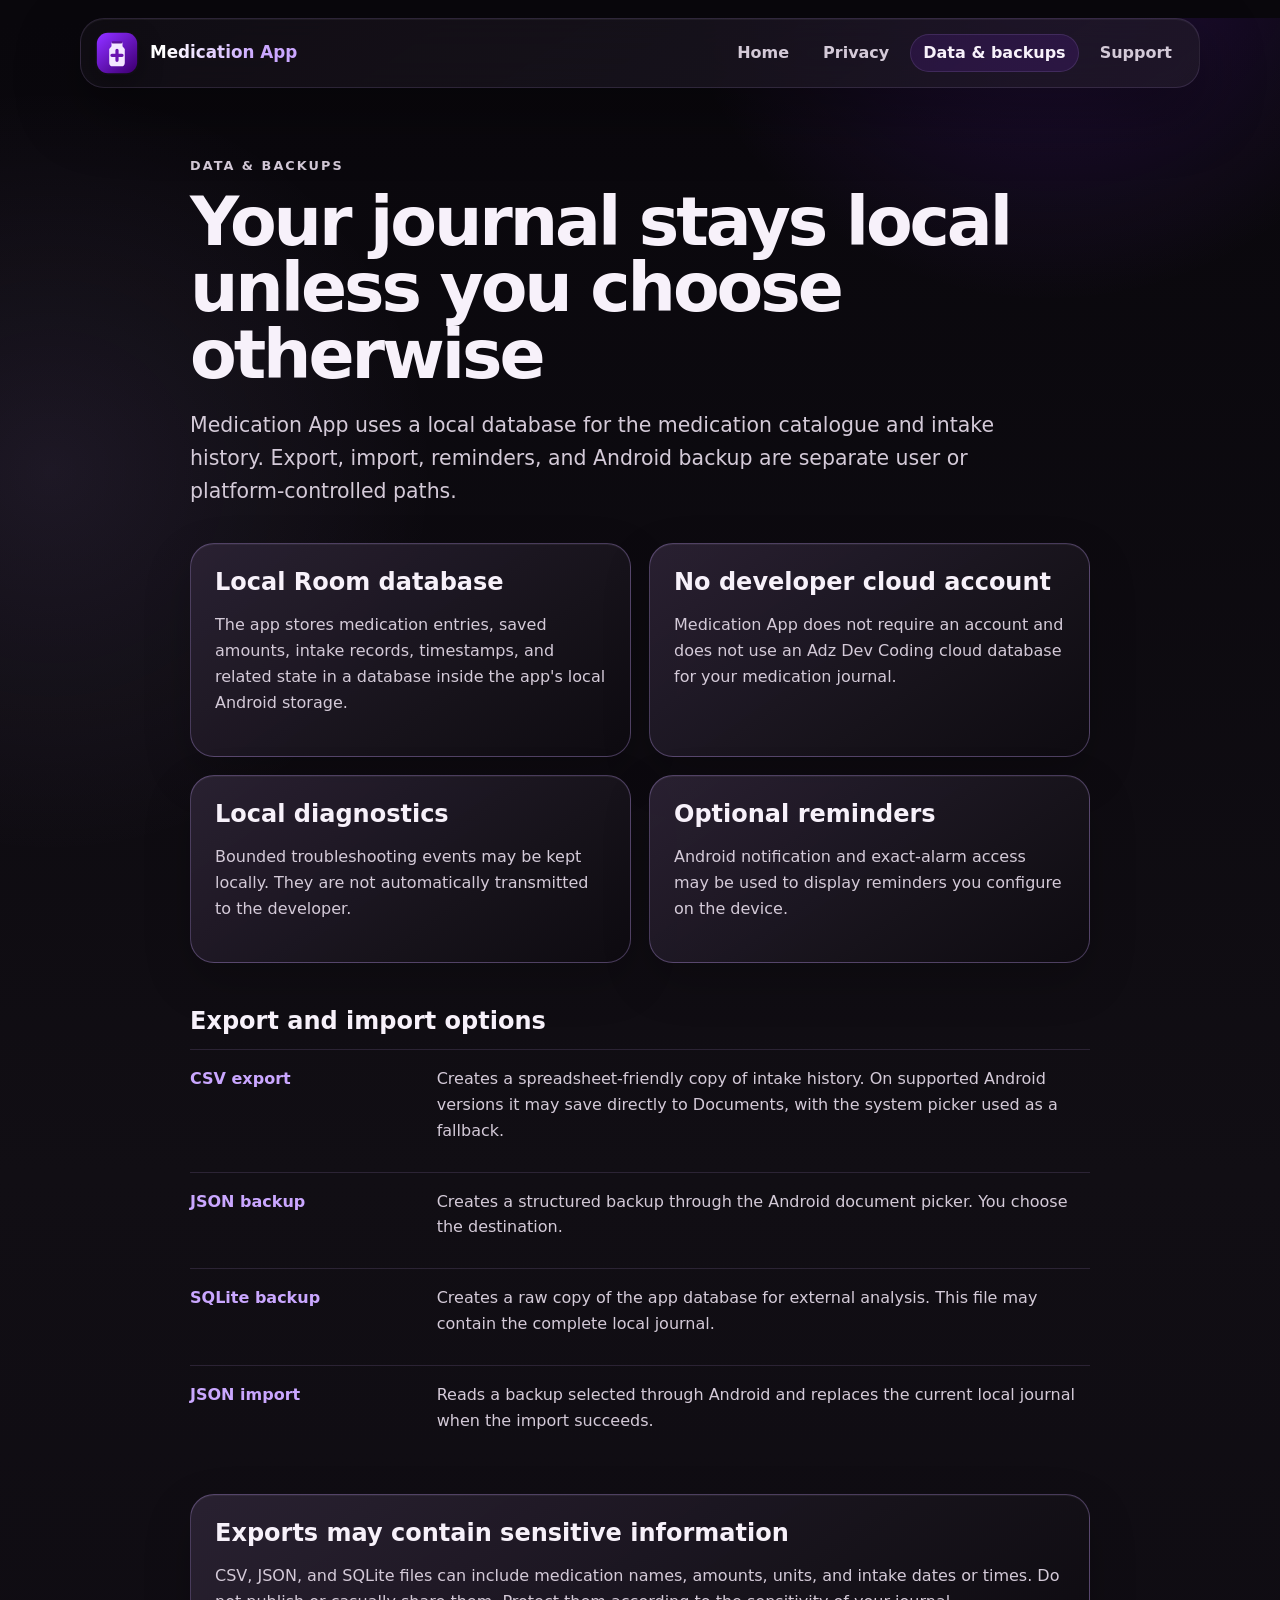
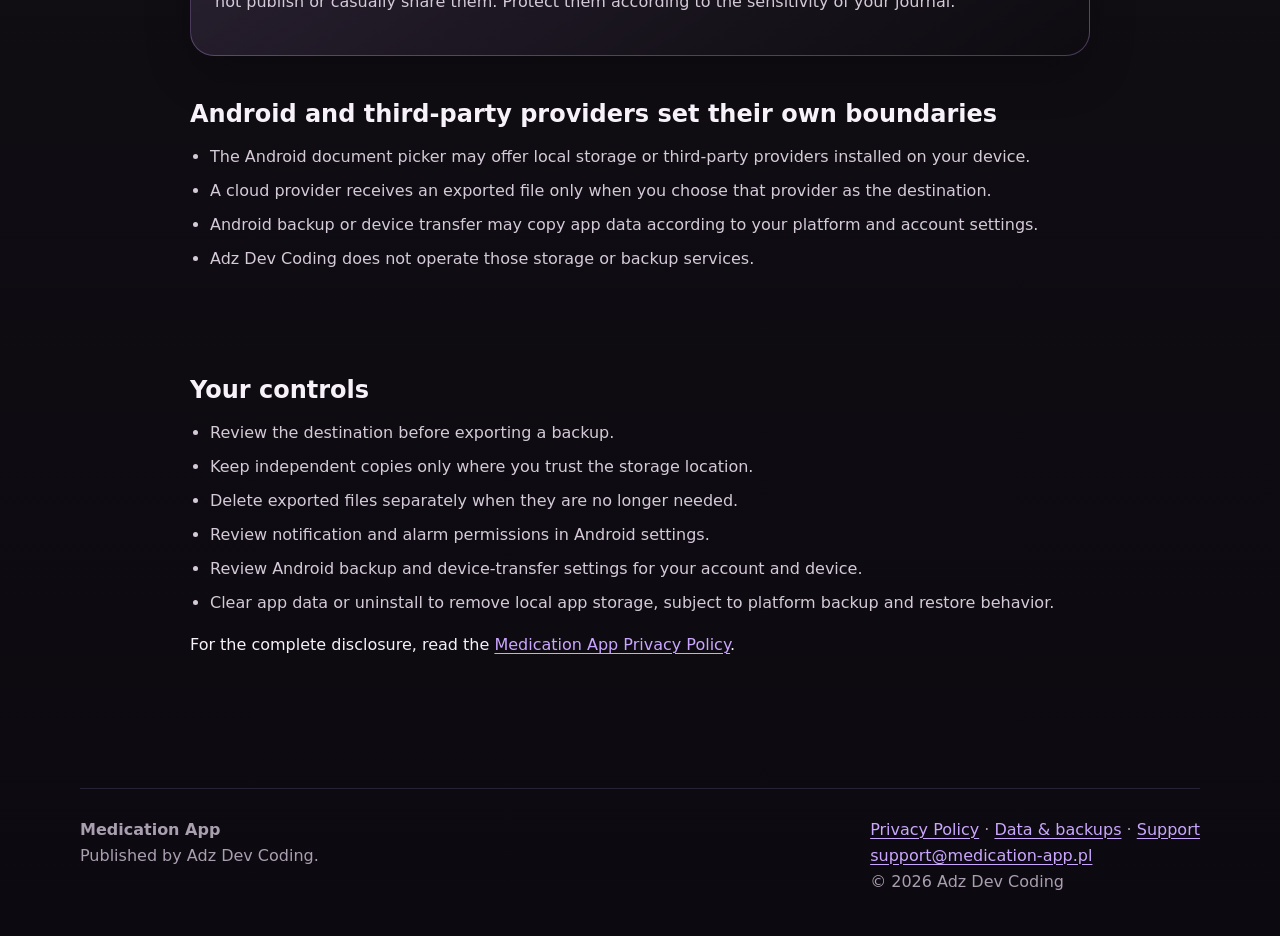
==== data-and-backups/index.html @ f0341d2b "feat: add data and backups page" ====
<!doctype html>
<html lang="en">
<head>
  <meta charset="utf-8">
  <meta name="viewport" content="width=device-width, initial-scale=1">
  <title>Medication App Data &amp; Backups · Adz Dev Coding</title>
  <meta name="description" content="How Medication App stores local journal data and handles CSV, JSON, SQLite, reminders, and Android backup.">
  <meta name="theme-color" content="#110e14">
  <meta property="og:title" content="Medication App Data &amp; Backups">
  <meta property="og:description" content="A clear explanation of local journal storage, exports, imports, reminders, and Android backup behavior.">
  <meta property="og:type" content="article">
  <meta property="og:url" content="https://medication-app.pl/data-and-backups/">
  <link rel="canonical" href="https://medication-app.pl/data-and-backups/">
  <link rel="icon" href="../assets/medication-mark.svg" type="image/svg+xml">
  <link rel="stylesheet" href="../styles.css">
</head>
<body>
  <a class="skip-link" href="#main">Skip to content</a>
  <div class="site-shell">
    <header class="site-header">
      <a class="brand" href="../" aria-label="Medication App home">
        <img src="../assets/medication-mark.svg" alt="" width="44" height="44">
        <span>Medication App</span>
      </a>
      <nav class="nav" aria-label="Main navigation">
        <a href="../">Home</a>
        <a href="../privacy/">Privacy</a>
        <a aria-current="page" href="../data-and-backups/">Data &amp; backups</a>
        <a href="../support/">Support</a>
      </nav>
    </header>

    <main id="main" class="page">
      <p class="eyebrow">Data &amp; backups</p>
      <h1>Your journal stays local unless you choose otherwise</h1>
      <p class="lead">Medication App uses a local database for the medication catalogue and intake history. Export, import, reminders, and Android backup are separate user or platform-controlled paths.</p>

      <div class="card-grid compact-grid">
        <article class="card">
          <h2>Local Room database</h2>
          <p>The app stores medication entries, saved amounts, intake records, timestamps, and related state in a database inside the app's local Android storage.</p>
        </article>
        <article class="card">
          <h2>No developer cloud account</h2>
          <p>Medication App does not require an account and does not use an Adz Dev Coding cloud database for your medication journal.</p>
        </article>
        <article class="card">
          <h2>Local diagnostics</h2>
          <p>Bounded troubleshooting events may be kept locally. They are not automatically transmitted to the developer.</p>
        </article>
        <article class="card">
          <h2>Optional reminders</h2>
          <p>Android notification and exact-alarm access may be used to display reminders you configure on the device.</p>
        </article>
      </div>

      <section class="section">
        <h2>Export and import options</h2>
        <dl class="details-list">
          <div><dt>CSV export</dt><dd>Creates a spreadsheet-friendly copy of intake history. On supported Android versions it may save directly to Documents, with the system picker used as a fallback.</dd></div>
          <div><dt>JSON backup</dt><dd>Creates a structured backup through the Android document picker. You choose the destination.</dd></div>
          <div><dt>SQLite backup</dt><dd>Creates a raw copy of the app database for external analysis. This file may contain the complete local journal.</dd></div>
          <div><dt>JSON import</dt><dd>Reads a backup selected through Android and replaces the current local journal when the import succeeds.</dd></div>
        </dl>
      </section>

      <section class="notice">
        <h2>Exports may contain sensitive information</h2>
        <p>CSV, JSON, and SQLite files can include medication names, amounts, units, and intake dates or times. Do not publish or casually share them. Protect them according to the sensitivity of your journal.</p>
      </section>

      <section class="section">
        <h2>Android and third-party providers set their own boundaries</h2>
        <ul class="plain-list">
          <li>The Android document picker may offer local storage or third-party providers installed on your device.</li>
          <li>A cloud provider receives an exported file only when you choose that provider as the destination.</li>
          <li>Android backup or device transfer may copy app data according to your platform and account settings.</li>
          <li>Adz Dev Coding does not operate those storage or backup services.</li>
        </ul>
      </section>

      <section class="section">
        <h2>Your controls</h2>
        <ul class="plain-list">
          <li>Review the destination before exporting a backup.</li>
          <li>Keep independent copies only where you trust the storage location.</li>
          <li>Delete exported files separately when they are no longer needed.</li>
          <li>Review notification and alarm permissions in Android settings.</li>
          <li>Review Android backup and device-transfer settings for your account and device.</li>
          <li>Clear app data or uninstall to remove local app storage, subject to platform backup and restore behavior.</li>
        </ul>
        <p>For the complete disclosure, read the <a href="../privacy/">Medication App Privacy Policy</a>.</p>
      </section>
    </main>

    <footer class="footer">
      <div><strong>Medication App</strong><br>Published by Adz Dev Coding.</div>
      <div>
        <a href="../privacy/">Privacy Policy</a> ·
        <a href="../data-and-backups/">Data &amp; backups</a> ·
        <a href="../support/">Support</a><br>
        <a href="mailto:support@medication-app.pl">support@medication-app.pl</a><br>
        © 2026 Adz Dev Coding
      </div>
    </footer>
  </div>
</body>
</html>
---- styles.css ----
@import url("base.css");
@import url("components.css");
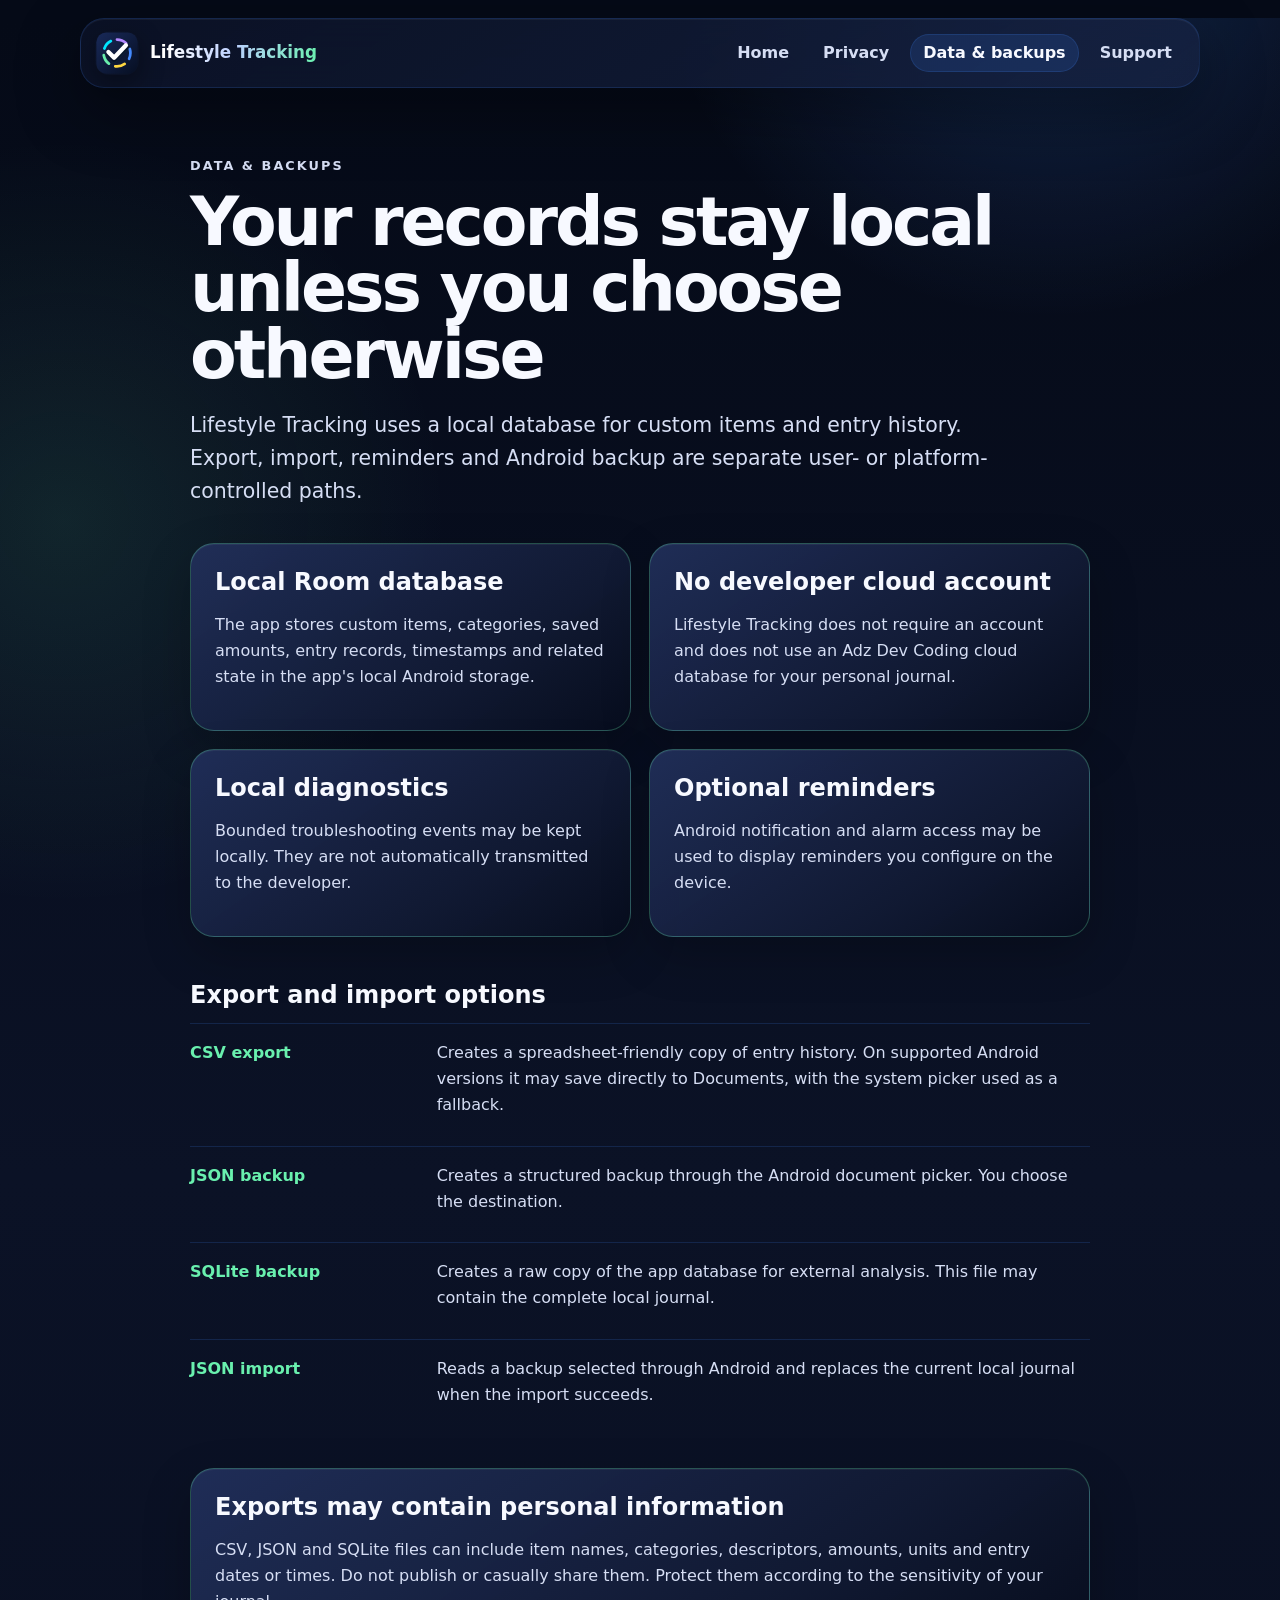
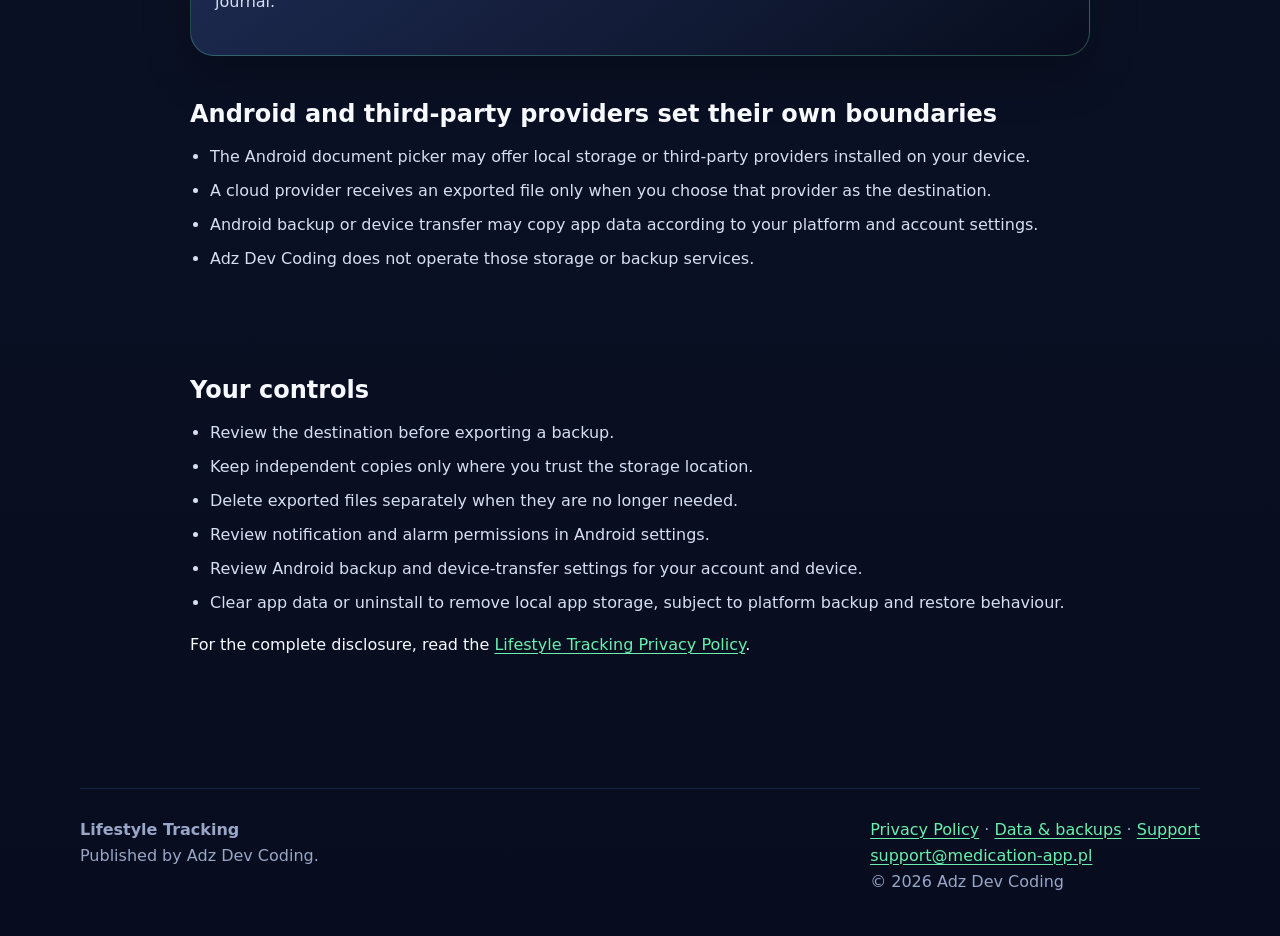
==== commit 7faee377: "docs: update data page for Lifestyle Tracking" ====
--- a/data-and-backups/index.html
+++ b/data-and-backups/index.html
@@ -3,24 +3,24 @@
 <head>
   <meta charset="utf-8">
   <meta name="viewport" content="width=device-width, initial-scale=1">
-  <title>Medication App Data &amp; Backups · Adz Dev Coding</title>
-  <meta name="description" content="How Medication App stores local journal data and handles CSV, JSON, SQLite, reminders, and Android backup.">
-  <meta name="theme-color" content="#110e14">
-  <meta property="og:title" content="Medication App Data &amp; Backups">
-  <meta property="og:description" content="A clear explanation of local journal storage, exports, imports, reminders, and Android backup behavior.">
+  <title>Lifestyle Tracking Data &amp; Backups · Adz Dev Coding</title>
+  <meta name="description" content="How Lifestyle Tracking stores local records and handles CSV, JSON, SQLite, reminders and Android backup.">
+  <meta name="theme-color" content="#0b1226">
+  <meta property="og:title" content="Lifestyle Tracking Data &amp; Backups">
+  <meta property="og:description" content="A clear explanation of local storage, exports, imports, reminders and Android backup behaviour.">
   <meta property="og:type" content="article">
   <meta property="og:url" content="https://medication-app.pl/data-and-backups/">
   <link rel="canonical" href="https://medication-app.pl/data-and-backups/">
-  <link rel="icon" href="../assets/medication-mark.svg" type="image/svg+xml">
+  <link rel="icon" href="../assets/lifestyle-tracking-logo.svg" type="image/svg+xml">
   <link rel="stylesheet" href="../styles.css">
 </head>
 <body>
   <a class="skip-link" href="#main">Skip to content</a>
   <div class="site-shell">
     <header class="site-header">
-      <a class="brand" href="../" aria-label="Medication App home">
-        <img src="../assets/medication-mark.svg" alt="" width="44" height="44">
-        <span>Medication App</span>
+      <a class="brand" href="../" aria-label="Lifestyle Tracking home">
+        <img src="../assets/lifestyle-tracking-logo.svg" alt="" width="44" height="44">
+        <span>Lifestyle Tracking</span>
       </a>
       <nav class="nav" aria-label="Main navigation">
         <a href="../">Home</a>
@@ -32,17 +32,17 @@
 
     <main id="main" class="page">
       <p class="eyebrow">Data &amp; backups</p>
-      <h1>Your journal stays local unless you choose otherwise</h1>
-      <p class="lead">Medication App uses a local database for the medication catalogue and intake history. Export, import, reminders, and Android backup are separate user or platform-controlled paths.</p>
+      <h1>Your records stay local unless you choose otherwise</h1>
+      <p class="lead">Lifestyle Tracking uses a local database for custom items and entry history. Export, import, reminders and Android backup are separate user- or platform-controlled paths.</p>
 
       <div class="card-grid compact-grid">
         <article class="card">
           <h2>Local Room database</h2>
-          <p>The app stores medication entries, saved amounts, intake records, timestamps, and related state in a database inside the app's local Android storage.</p>
+          <p>The app stores custom items, categories, saved amounts, entry records, timestamps and related state in the app's local Android storage.</p>
         </article>
         <article class="card">
           <h2>No developer cloud account</h2>
-          <p>Medication App does not require an account and does not use an Adz Dev Coding cloud database for your medication journal.</p>
+          <p>Lifestyle Tracking does not require an account and does not use an Adz Dev Coding cloud database for your personal journal.</p>
         </article>
         <article class="card">
           <h2>Local diagnostics</h2>
@@ -50,14 +50,14 @@
         </article>
         <article class="card">
           <h2>Optional reminders</h2>
-          <p>Android notification and exact-alarm access may be used to display reminders you configure on the device.</p>
+          <p>Android notification and alarm access may be used to display reminders you configure on the device.</p>
         </article>
       </div>
 
       <section class="section">
         <h2>Export and import options</h2>
         <dl class="details-list">
-          <div><dt>CSV export</dt><dd>Creates a spreadsheet-friendly copy of intake history. On supported Android versions it may save directly to Documents, with the system picker used as a fallback.</dd></div>
+          <div><dt>CSV export</dt><dd>Creates a spreadsheet-friendly copy of entry history. On supported Android versions it may save directly to Documents, with the system picker used as a fallback.</dd></div>
           <div><dt>JSON backup</dt><dd>Creates a structured backup through the Android document picker. You choose the destination.</dd></div>
           <div><dt>SQLite backup</dt><dd>Creates a raw copy of the app database for external analysis. This file may contain the complete local journal.</dd></div>
           <div><dt>JSON import</dt><dd>Reads a backup selected through Android and replaces the current local journal when the import succeeds.</dd></div>
@@ -65,8 +65,8 @@
       </section>
 
       <section class="notice">
-        <h2>Exports may contain sensitive information</h2>
-        <p>CSV, JSON, and SQLite files can include medication names, amounts, units, and intake dates or times. Do not publish or casually share them. Protect them according to the sensitivity of your journal.</p>
+        <h2>Exports may contain personal information</h2>
+        <p>CSV, JSON and SQLite files can include item names, categories, descriptors, amounts, units and entry dates or times. Do not publish or casually share them. Protect them according to the sensitivity of your journal.</p>
       </section>
 
       <section class="section">
@@ -87,14 +87,14 @@
           <li>Delete exported files separately when they are no longer needed.</li>
           <li>Review notification and alarm permissions in Android settings.</li>
           <li>Review Android backup and device-transfer settings for your account and device.</li>
-          <li>Clear app data or uninstall to remove local app storage, subject to platform backup and restore behavior.</li>
+          <li>Clear app data or uninstall to remove local app storage, subject to platform backup and restore behaviour.</li>
         </ul>
-        <p>For the complete disclosure, read the <a href="../privacy/">Medication App Privacy Policy</a>.</p>
+        <p>For the complete disclosure, read the <a href="../privacy/">Lifestyle Tracking Privacy Policy</a>.</p>
       </section>
     </main>
 
     <footer class="footer">
-      <div><strong>Medication App</strong><br>Published by Adz Dev Coding.</div>
+      <div><strong>Lifestyle Tracking</strong><br>Published by Adz Dev Coding.</div>
       <div>
         <a href="../privacy/">Privacy Policy</a> ·
         <a href="../data-and-backups/">Data &amp; backups</a> ·
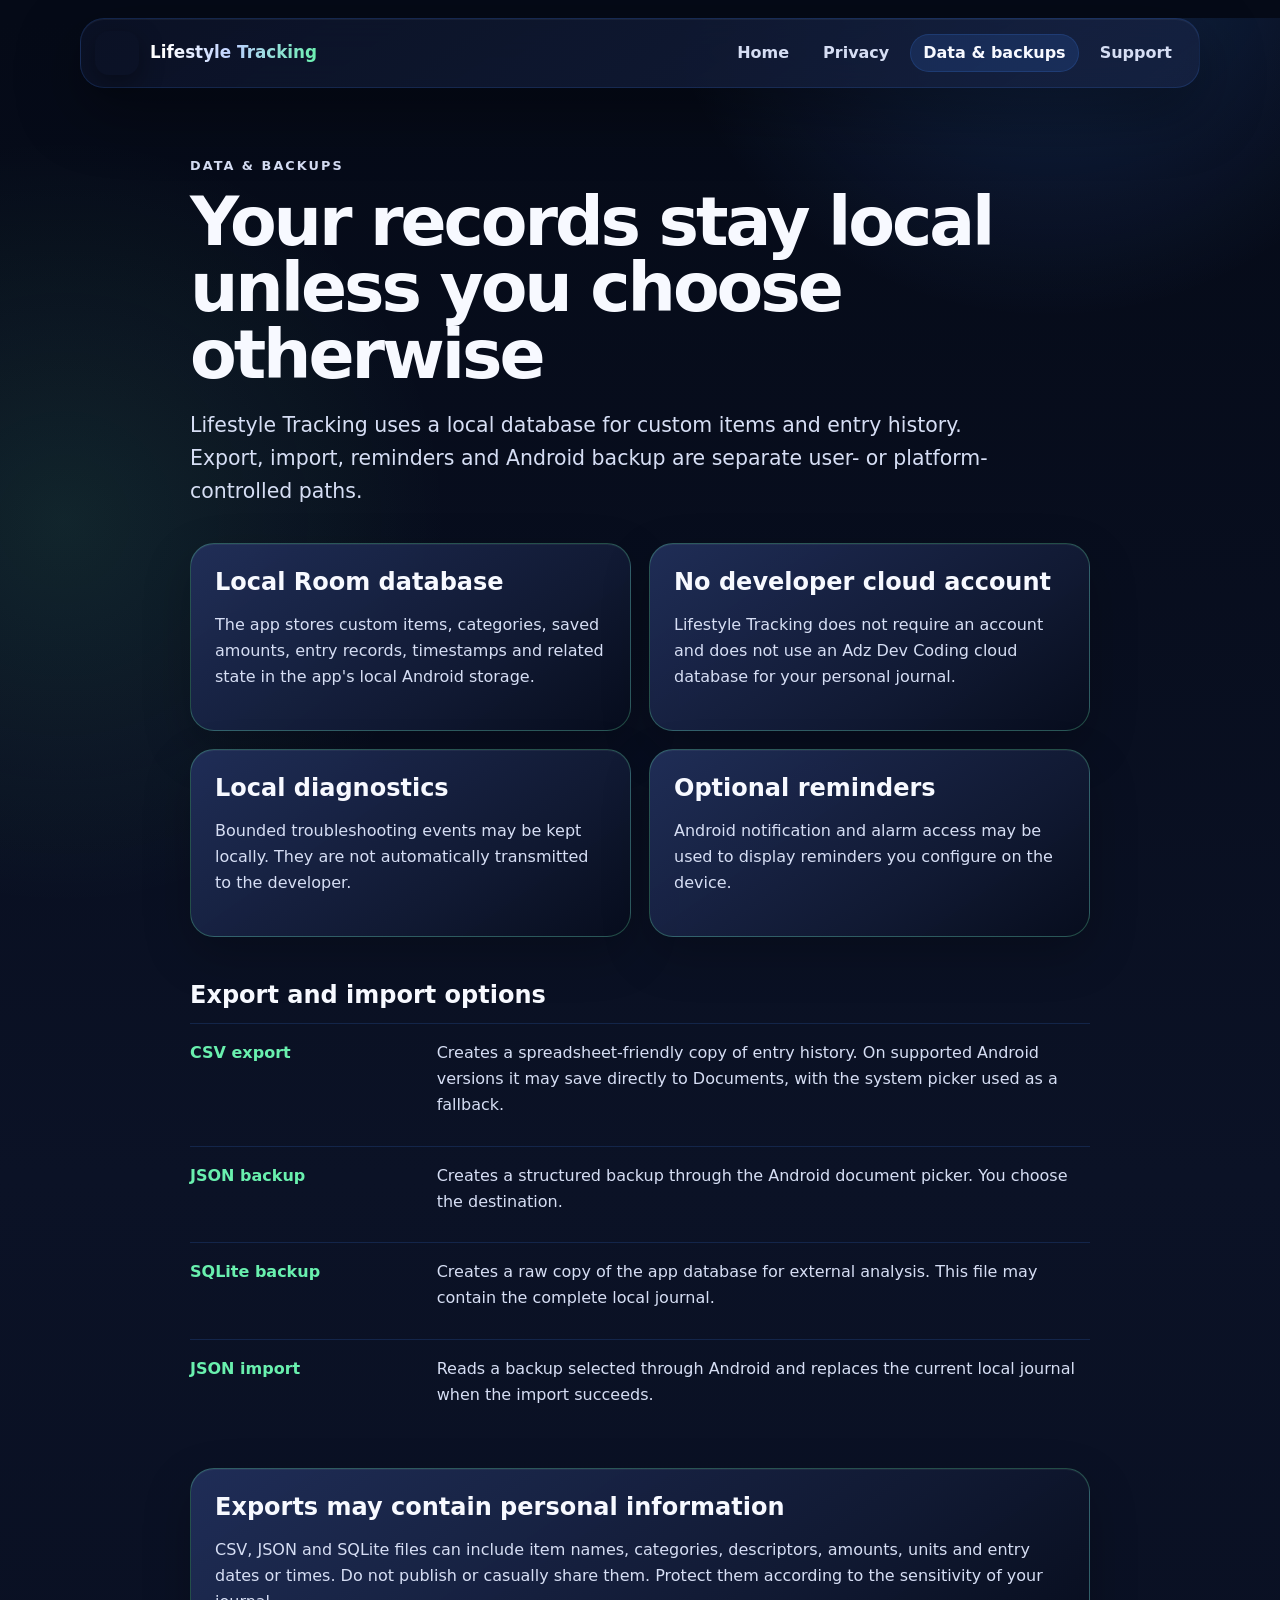
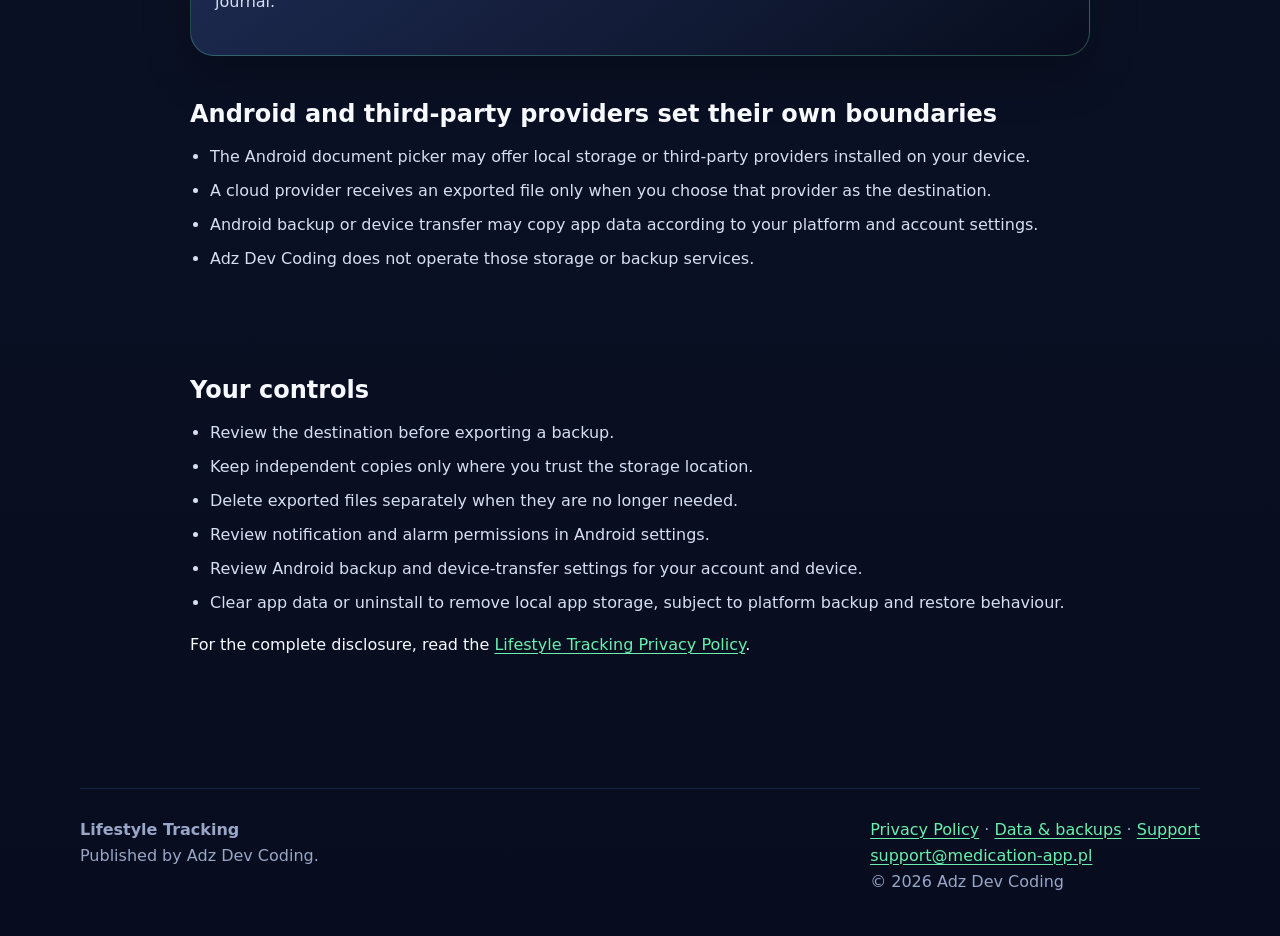
==== commit f9e2df63: "feat: add Lifestyle Tracking PWA branding" ====
--- a/data-and-backups/index.html
+++ b/data-and-backups/index.html
@@ -10,16 +10,24 @@
   <meta property="og:description" content="A clear explanation of local storage, exports, imports, reminders and Android backup behaviour.">
   <meta property="og:type" content="article">
   <meta property="og:url" content="https://medication-app.pl/data-and-backups/">
+  <meta property="og:image" content="https://medication-app.pl/assets/lifestyle-tracking-logo.png">
   <link rel="canonical" href="https://medication-app.pl/data-and-backups/">
-  <link rel="icon" href="../assets/lifestyle-tracking-logo.svg" type="image/svg+xml">
-  <link rel="stylesheet" href="../styles.css">
+  <meta name="application-name" content="Lifestyle Tracking">
+  <meta name="mobile-web-app-capable" content="yes">
+  <meta name="apple-mobile-web-app-capable" content="yes">
+  <meta name="apple-mobile-web-app-status-bar-style" content="black-translucent">
+  <meta name="apple-mobile-web-app-title" content="Lifestyle Tracking">
+  <link rel="manifest" href="/manifest.webmanifest">
+  <link rel="icon" href="/assets/icons/favicon-32.png" sizes="32x32" type="image/png">
+  <link rel="icon" href="/assets/icons/favicon-48.png" sizes="48x48" type="image/png">
+  <link rel="apple-touch-icon" href="/assets/icons/apple-touch-icon.png">  <link rel="stylesheet" href="../styles.css">
 </head>
 <body>
   <a class="skip-link" href="#main">Skip to content</a>
   <div class="site-shell">
     <header class="site-header">
       <a class="brand" href="../" aria-label="Lifestyle Tracking home">
-        <img src="../assets/lifestyle-tracking-logo.svg" alt="" width="44" height="44">
+        <img src="/assets/lifestyle-tracking-logo.png" alt="" width="44" height="44">
         <span>Lifestyle Tracking</span>
       </a>
       <nav class="nav" aria-label="Main navigation">
